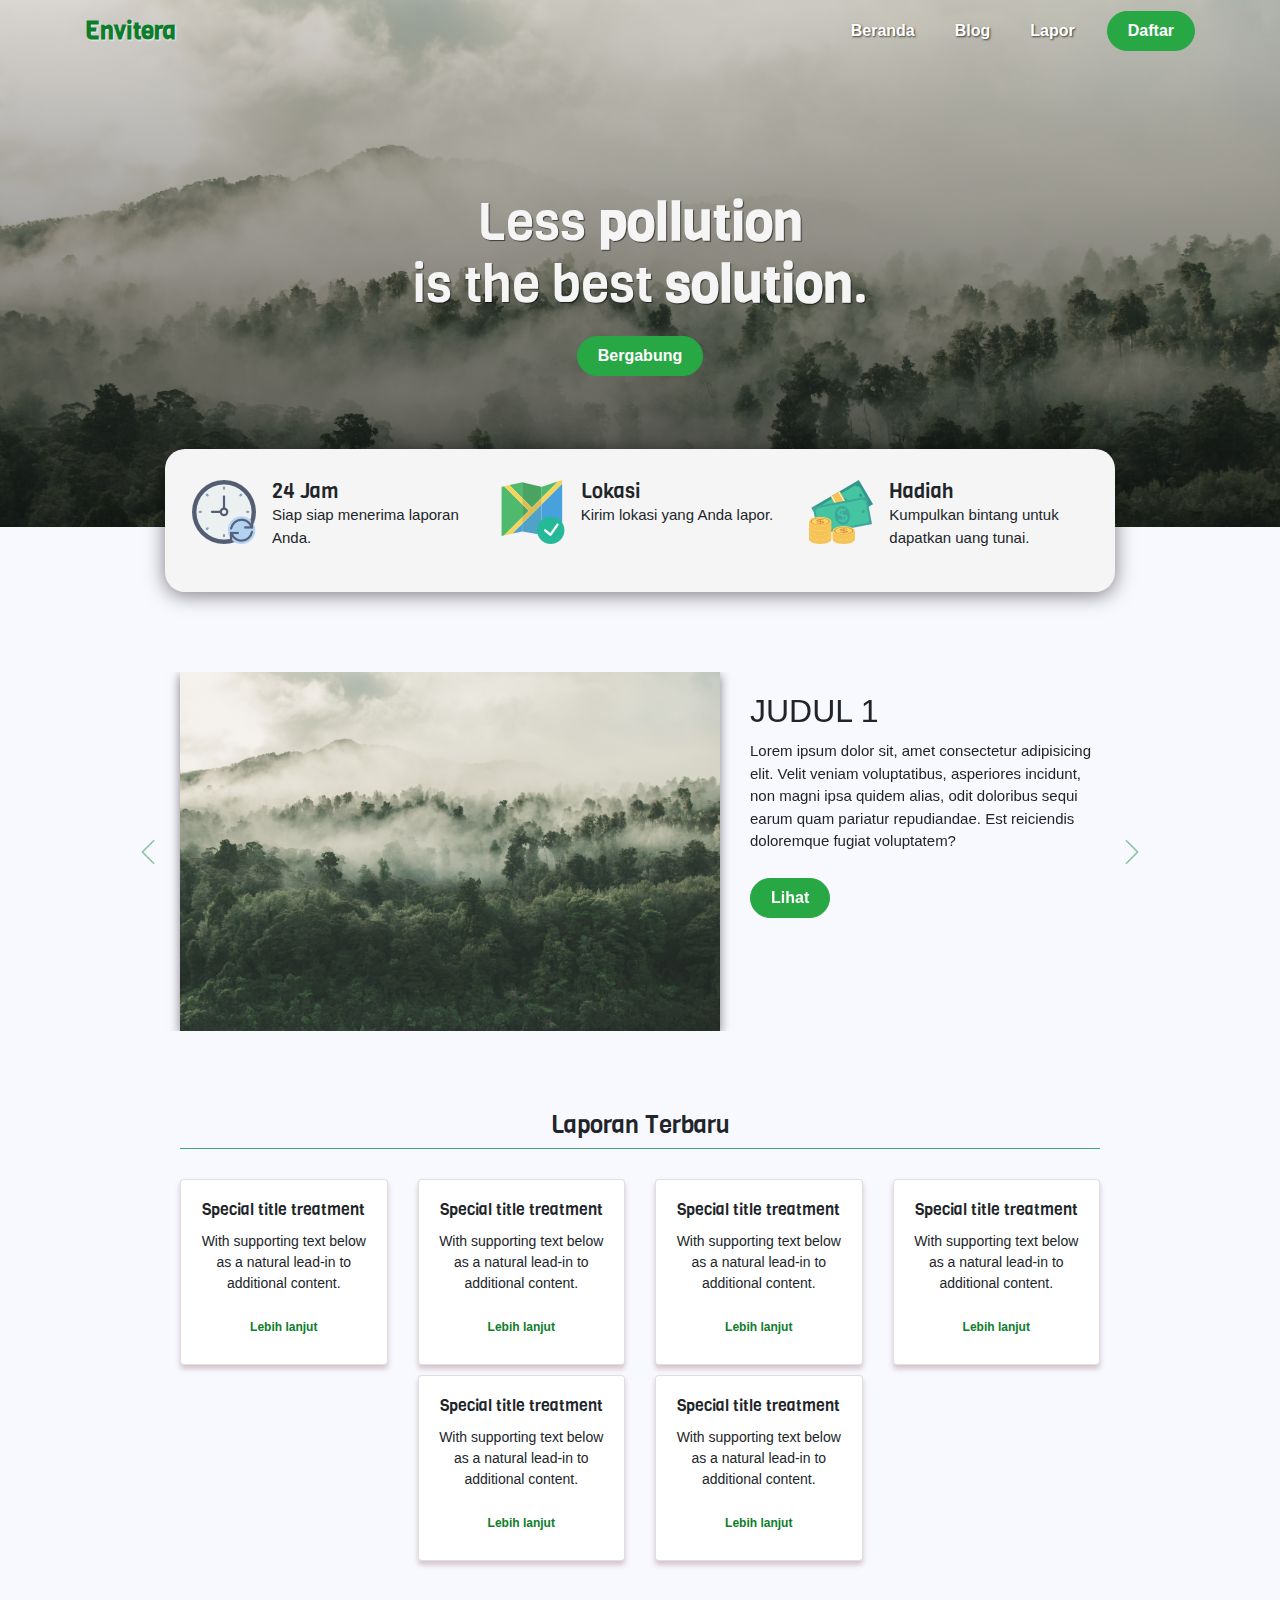
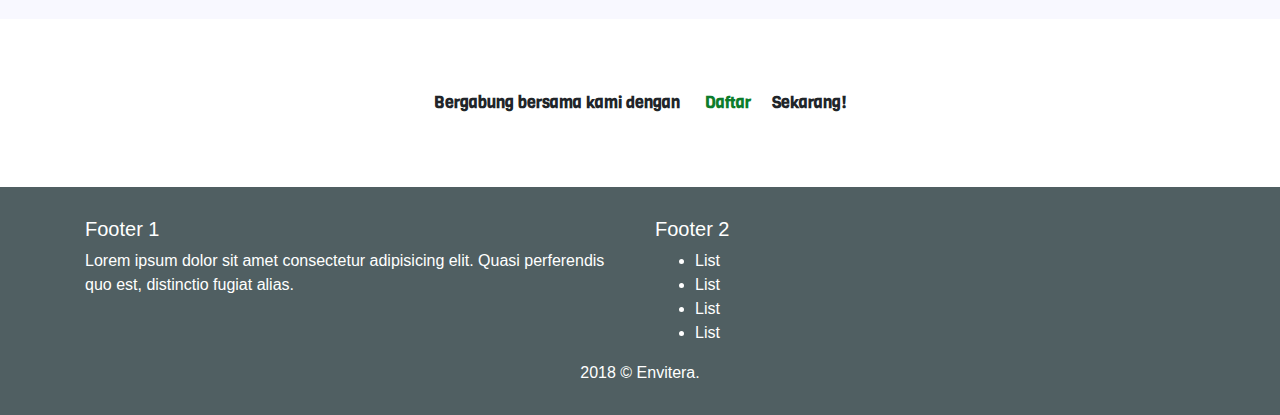
==== index.html @ 1319f890 "footer" ====
<!doctype html>
<html lang="en">
  <head>
    <!-- Required meta tags -->
    <meta charset="utf-8">
    <meta name="viewport" content="width=device-width, initial-scale=1, shrink-to-fit=no">

    <!-- Bootstrap CSS -->
    <link rel="stylesheet" href="static/css/bootstrap.min.css">
    <link rel="stylesheet" href="static/css/style-envitera.css">
    <title>Envitera</title>
  </head>
  <body>
    
    <!-- navbar -->
    <nav class="navbar navbar-expand-lg navbar-light ">
      <div class="container">
        <a class="navbar-brand" href="#">Envitera</a>
        <button class="navbar-toggler" type="button" data-toggle="collapse" data-target="#navbarNavAltMarkup" aria-controls="navbarNavAltMarkup"
          aria-expanded="false" aria-label="Toggle navigation">
          <span class="navbar-toggler-icon"></span>
        </button>
        <div class="collapse navbar-collapse" id="navbarNavAltMarkup">
          <div class="navbar-nav ml-auto">
            <a class="nav-item nav-link active" href="#">Beranda <span class="sr-only">(current)</span></a>
            <a class="nav-item nav-link" href="#">Blog</a>
            <a class="nav-item nav-link" href="#">Lapor</a>
            <a class="nav-item btn btn-success round-btn" href="#">Daftar</a>
          </div>
        </div>
      </div>
    </nav>
    <!-- endnavbar -->

    <!-- hero -->
    <div class="hero jumbotron jumbotron-fluid">
      <div class="container">
        <h1 class="display-4">Less <span>pollution</span> <br>  is the best<span> solution</span>.</h1>
        <a href="" class="btn btn-success round-btn">Bergabung</a>
      </div>
    </div>
    <!-- endhero -->

    <!-- services -->
    <div class="container">
      <div class="row justify-content-center">
        <div class="col-10 service">
          <div class="row mt-1">

            <div class="col-lg">
              <img src="static/img/24h.png" alt="24h" class="float-left mr-3">
              <h4>24 Jam</h4>
              <p>Siap siap menerima laporan Anda.</p>
            </div>

            <div class="col-lg">
              <img src="static/img/map.png" alt="24h" class="float-left mr-3">
              <h4>Lokasi</h4>
              <p>Kirim lokasi yang Anda lapor.</p>
            </div>

            <div class="col-lg ">
              <img src="static/img/cash.png" alt="24h" class="float-left mr-3">
              <h4>Hadiah</h4>
              <p>Kumpulkan bintang untuk dapatkan uang tunai.</p>
            </div>

          </div>
        </div>
      </div>
    </div>
    <!-- endservices -->

    <!--content  -->
    <div class="container content ">
      <div id="contentslider" class="carousel slide" data-ride="carousel">
        <div class="carousel-inner">

          <div class="carousel-item active">
            <div class="row justify-content-center">
              <div class="col-lg-6">
                <img src="static/img/hero.jpg" class="img-fluid" alt="">
              </div>
              <div class="col-lg-4 desc">
                <h4>Judul 1</h4>
                <p>Lorem ipsum dolor sit, amet consectetur adipisicing elit. Velit veniam voluptatibus, asperiores incidunt, non magni ipsa quidem alias, odit doloribus sequi earum quam pariatur repudiandae. Est reiciendis doloremque fugiat voluptatem?</p>
                <a href="#" class="btn btn-success round-btn">Lihat</a>
              </div>
            </div>
          </div>

          <div class="carousel-item ">
            <div class="row justify-content-center">
              <div class="col-lg-6">
                <img src="static/img/hero2.jpg" class="img-fluid " alt="">
              </div>
              <div class="col-lg-4 desc">
                <h4>Judul 2</h4>
                <p>Lorem ipsum dolor sit, amet consectetur adipisicing elit. Velit veniam voluptatibus, asperiores incidunt, non
                  magni ipsa quidem alias, odit doloribus sequi earum quam pariatur repudiandae. Est reiciendis doloremque fugiat
                  voluptatem?</p>
                  <a href="#" class="btn btn-success round-btn">Lihat</a>
              </div>
            </div>
          </div>

          <div class="carousel-item ">
            <div class="row justify-content-center">
              <div class="col-lg-6">
                <img src="static/img/hero3.jpg" class="img-fluid" alt="">
              </div>
              <div class="col-lg-4 desc">
                <h4>Judul 3</h4>
                <p>Lorem ipsum dolor sit, amet consectetur adipisicing elit. Velit veniam voluptatibus, asperiores incidunt, non
                  magni ipsa quidem alias, odit doloribus sequi earum quam pariatur repudiandae. Est reiciendis doloremque fugiat
                  voluptatem?</p>
                  <a href="#" class="btn btn-success round-btn">Lihat</a>
              </div>
            </div>
          </div> 
        </div> 

        <!-- end carousel-inner-->
        <a class="carousel-control-prev" href="#contentslider" role="button" data-slide="prev">
          <span class="arrow prev" aria-hidden="true"></span>
          <span class="sr-only">Previous</span>
        </a>
        <a class="carousel-control-next" href="#contentslider" role="button" data-slide="next">
          <span class="arrow next" aria-hidden="true"></span>
          <span class="sr-only">Next</span>
        </a>
      </div>

    </div>
    <!-- endcontent -->

    <!-- report -->
    <div class="container-fluid report">
      <div class="container">
        <div class="row justify-content-center">
          <div class="col-10">
            <h5 class="head text-center">
              Laporan Terbaru
            </h5>
            <div class="row justify-content-center">
  
              <div class="col-lg-3">
                <div class="card shadow">
                  <div class="card-body">
                    <h5 class="card-title">Special title treatment</h5>
                    <p class="card-text">With supporting text below as a natural lead-in to additional content.</p>
                    <a href="#" class="btn round-btn">Lebih lanjut</a>
                  </div>
                </div>
              </div>
  
              <div class="col-lg-3">
                <div class="card shadow">
                  <div class="card-body">
                    <h5 class="card-title">Special title treatment</h5>
                    <p class="card-text">With supporting text below as a natural lead-in to additional content.</p>
                    <a href="#" class="btn round-btn">Lebih lanjut</a>
                  </div>
                </div>
              </div>
  
              <div class="col-lg-3">
                <div class="card shadow">
                  <div class="card-body">
                    <h5 class="card-title">Special title treatment</h5>
                    <p class="card-text">With supporting text below as a natural lead-in to additional content.</p>
                    <a href="#" class="btn round-btn">Lebih lanjut</a>
                  </div>
                </div>
              </div>
  
              <div class="col-lg-3">
                <div class="card shadow">
                  <div class="card-body">
                    <h5 class="card-title">Special title treatment</h5>
                    <p class="card-text">With supporting text below as a natural lead-in to additional content.</p>
                    <a href="#" class="btn round-btn">Lebih lanjut</a>
                  </div>
                </div>
              </div>
  
              <div class="col-lg-3">
                <div class="card shadow">
                  <div class="card-body">
                    <h5 class="card-title">Special title treatment</h5>
                    <p class="card-text">With supporting text below as a natural lead-in to additional content.</p>
                    <a href="#" class="btn round-btn">Lebih lanjut</a>
                  </div>
                </div>
              </div>
  
              <div class="col-lg-3">
                <div class="card shadow">
                  <div class="card-body">
                    <h5 class="card-title">Special title treatment</h5>
                    <p class="card-text">With supporting text below as a natural lead-in to additional content.</p>
                    <a href="#" class="btn round-btn">Lebih lanjut</a>
                  </div>
                </div>
              </div>
              
  
            </div>
          </div>
  
        </div>
      </div>
    </div>
    <!-- endreport -->

    <!-- register -->
    <div class="register jumbotron jumbotron-fluid mt-5 text-center">
        <span>Bergabung bersama kami dengan <a class=" btn round-btn"> Daftar</a>Sekarang!</span>
    </div>
    <!-- endregister -->

    <!-- footer -->
    <footer class="container-fluid shadow-lg">
      <div class="container">
        <div class="row">
          <div class="col-lg">
            <h5>Footer 1</h5>
            <p>Lorem ipsum dolor sit amet consectetur adipisicing elit. Quasi perferendis quo est, distinctio fugiat alias.</p>
          </div>
          <div class="col-lg ml-auto">
            <h5>Footer 2</h5>
            <ul>
              <li>List</li>
              <li>List</li>
              <li>List</li>
              <li>List</li>
            </ul>
          </div>
        </div>
        <div class="row justify-content-center">
          <span>2018 &copy; Envitera.</span>
        </div>
      </div>
    </footer>
    <!-- endfooter -->


    <!-- Optional JavaScript -->
    <!-- jQuery first, then Popper.js, then Bootstrap JS -->
    <script src="static/js/jquery-3.2.1.slim.min.js"></script>
    <script src="static/js/popper.min.js"></script>
    <script src="static/js/bootstrap.min.js"></script>
    <script src="static/js/script-envitera.js"></script>
  </body>
</html>
---- static/css/style-envitera.css ----
@font-face{
    font-family: 'Viga';
    src:url('/static/font/Viga.otf');
}

body{
    background-color: ghostwhite;
}

/* navbar */
.navbar{
    z-index: 1;
    position: relative;
}
.navbar-brand{
    font-family: Viga;
    font-weight: bold;
    font-size: 24px;
    color: #0d7d2b !important;
}

/* endnavbar */

/* hero */
.hero{
    background-image: url('/static/img/hero.jpg');
    background-size: cover;
    height: 540px;
    text-align: center;
    position: relative;
}

.hero::after{
    content: "";
    display: block;
    width: 100%;
    height: 100%;
    position: absolute;
    bottom: 0;
    background-image: linear-gradient(to top,rgba(0,0,0,0.6),rgba(0,0,0,0.1));
}
.hero .container{
    position: relative;
    z-index: 1;
}
.hero .display-4{
    font-family: Viga;
    font-weight: 200;
    color:whitesmoke;
    margin-top: 140px;
    margin-bottom: 20px;
    font-size: 32px;
    text-shadow: 1px 1px 1px rgba(0,0,0,0.6);
}
.hero .display-4 span{
    font-family: Viga;
    font-weight: bold;
}
/* endhero */

/* services */
.service{
    margin-top:-180px;
    box-shadow: 0 3px 20px rgba(0,0,0,0.5);
    padding: 27px;
    border-radius: 20px;
    background-color:whitesmoke;
}


.service h4{
    font-family: Viga;
    font-size: 18px;
}

.service p{
    font-size: 14px;
    font-weight: 300;
    margin-top: -8px;
}

.service img{
    width: 50px;
    margin-bottom: 20px;
}
/* endservices */

/* content  */

.content {
    position: relative;
    margin: 80px auto;
}
.content img{
    box-shadow: 0 3px 10px rgba(0,0,0,0.5);
    width: 100%;
}

.content h4{
    font-size: 32px;
    font-weight: 200;
    text-transform: uppercase;
    margin-top: 20px;
}
.content p{
    font-size: 15px;
    font-weight: normal;
    margin:10px 0 25px;
}

.content .desc{
    text-align: center;
}

.content .arrow{
    background-repeat: no-repeat;
    height: 24px;
    width: 24px;
    background-size: cover;
}

.content .prev{
    background-image: url(../img/prev.png);
    margin-right:-40px;
}

.content .next{
    background-image: url(../img/next.png);
    margin-left:-40px;
}

/* endcontent */

/* report */

.report .head{
    font-family: Viga;
    font-size: 24px;
    font-weight: 400;
    margin-bottom: 30px;
}

.report .head::after{
    content: '';
    display: block;
    margin-top:8px;
    border-bottom: 1px solid #45A86C;
}
.report .card{
    box-shadow: 0 4px 5px rgba(163, 120, 120, 0.4);
    margin-bottom: 10px;
    text-align: center;
}
                
.report .card-title{
    font-family: Viga;
    font-size: 16px;
}

.report .card-text{
    font-size: 14px;
    word-wrap: break-word;
}

.report .card a{
    font-size: 12px;
    color:#0d7d2b;
}

.report .card a:hover{
    border: 1px solid #0d7d2b;
}


/* endreport */

/* regiter */
.register{
    font-family: Viga;
    font-weight: 600;
    background-color: #fff;
    margin-bottom: 0;
}

.register a{
    color :#0d7d2b !important;
}

.register .round-btn:hover{
    background-color: #0d7d2b;
    color: ghostwhite !important;
}

/* endregister */

/* footer */
footer{
    color:white;
    background-color:#505F62;
    position: relative;
    padding: 30px;
    margin:0;
}
/* endfooter */

/* utilitas */
.round-btn{
    border-radius: 40px;
    padding: 7px 20px;
    font-weight: 600;
}
/* endutilitas */

/* Responsive */
@media (min-width:992px){

    /* navbar */
    .navbar-brand{
        text-shadow: 1px 1px 2px rgba(255,255,255,0.7);
    }
    .nav-link{
        color:white !important;
        font-weight: 550;
        margin-right: 24px;
        text-shadow: 1px 1px 2px rgba(0,0,0,0.7);
    }


    .nav-link:hover::after{
        content: " ";
        display: block;
        border-bottom: 3px solid #0d7d2b;
        width: 70%;
        margin:auto;
        padding-bottom: 5px;
        margin-bottom: -8px;
    }
    /* endnav */

    /* hero */
    .hero{
        position: relative;
        margin-top:-75px;
    }
    .hero .display-4{
        font-size: 52px;
    }
    /* endhero */

    /* services */
    .service{
        margin-top: -110px;
    }

    .service h4{
        font-size: 20px;
    }

    .service p{
        font-size: 15px;
    }

    .service img{
        width: 64px;
        margin-bottom: 0;
    }
    /* endservices */

    /* content */
    .content .desc{
        text-align: left;
    }
    .content .arrow{
        margin-top:0px;
    }
    .content .prev{
        margin-right: 40px;
    }

    .content .next{
        margin-left:40px;
    }
    /* endcontent */

}
/* endresponsive */
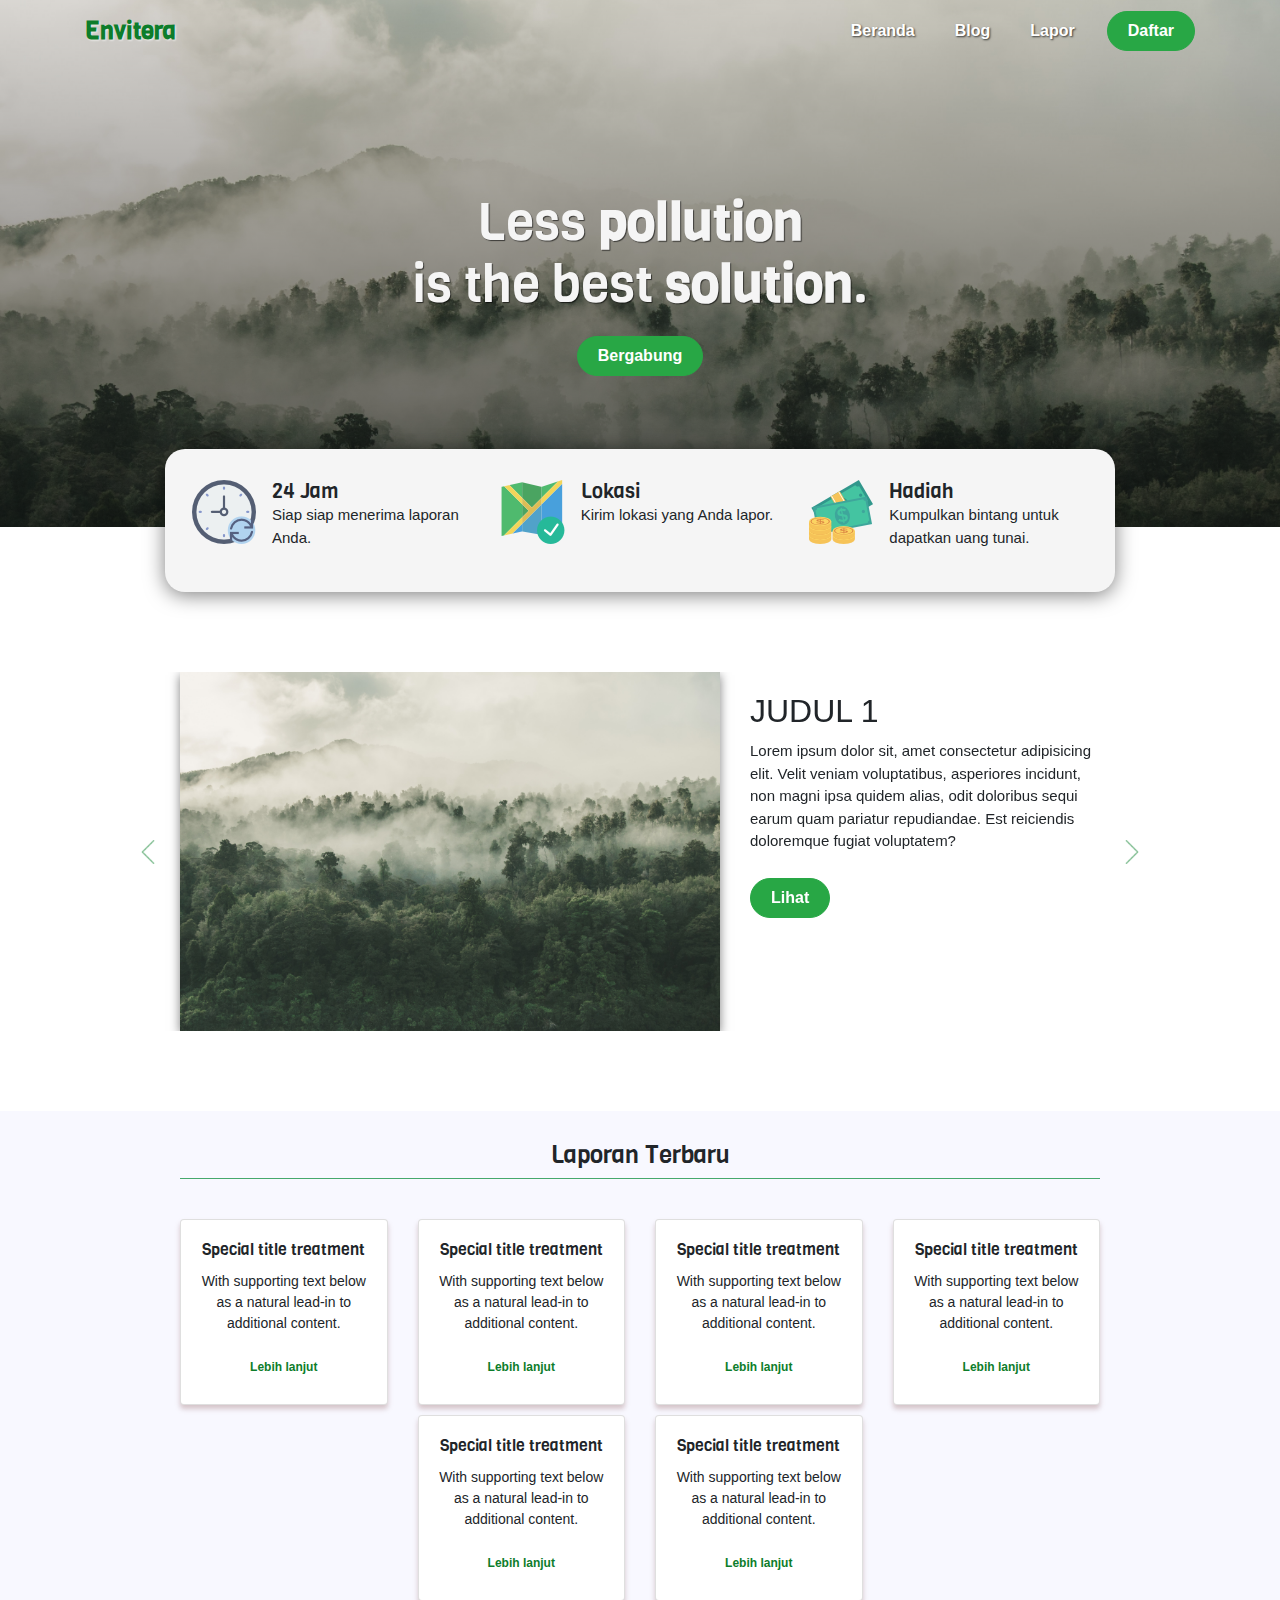
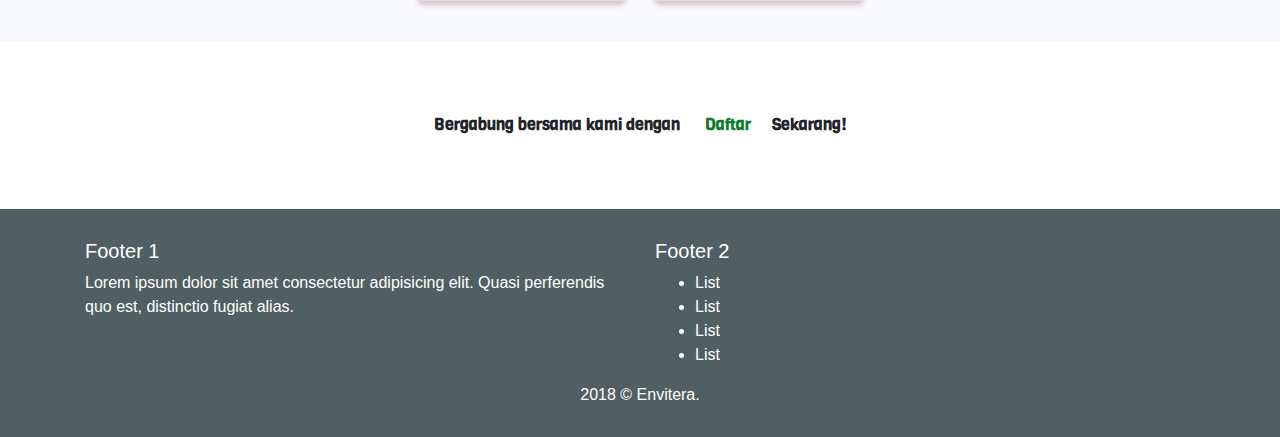
==== commit 1ca3ec17: "refactor" ====
--- a/index.html
+++ b/index.html
@@ -214,7 +214,7 @@
     <!-- endreport -->
 
     <!-- register -->
-    <div class="register jumbotron jumbotron-fluid mt-5 text-center">
+    <div class="register jumbotron jumbotron-fluid text-center">
         <span>Bergabung bersama kami dengan <a class=" btn round-btn"> Daftar</a>Sekarang!</span>
     </div>
     <!-- endregister -->
--- a/static/css/style-envitera.css
+++ b/static/css/style-envitera.css
@@ -4,7 +4,7 @@
 }
 
 body{
-    background-color: ghostwhite;
+    background-color: white;
 }
 
 /* navbar */
@@ -133,11 +133,15 @@
 
 /* report */
 
+.report{
+    background-color: ghostwhite;
+    padding: 30px 0;
+}
 .report .head{
     font-family: Viga;
     font-size: 24px;
     font-weight: 400;
-    margin-bottom: 30px;
+    margin-bottom: 40px;
 }
 
 .report .head::after{
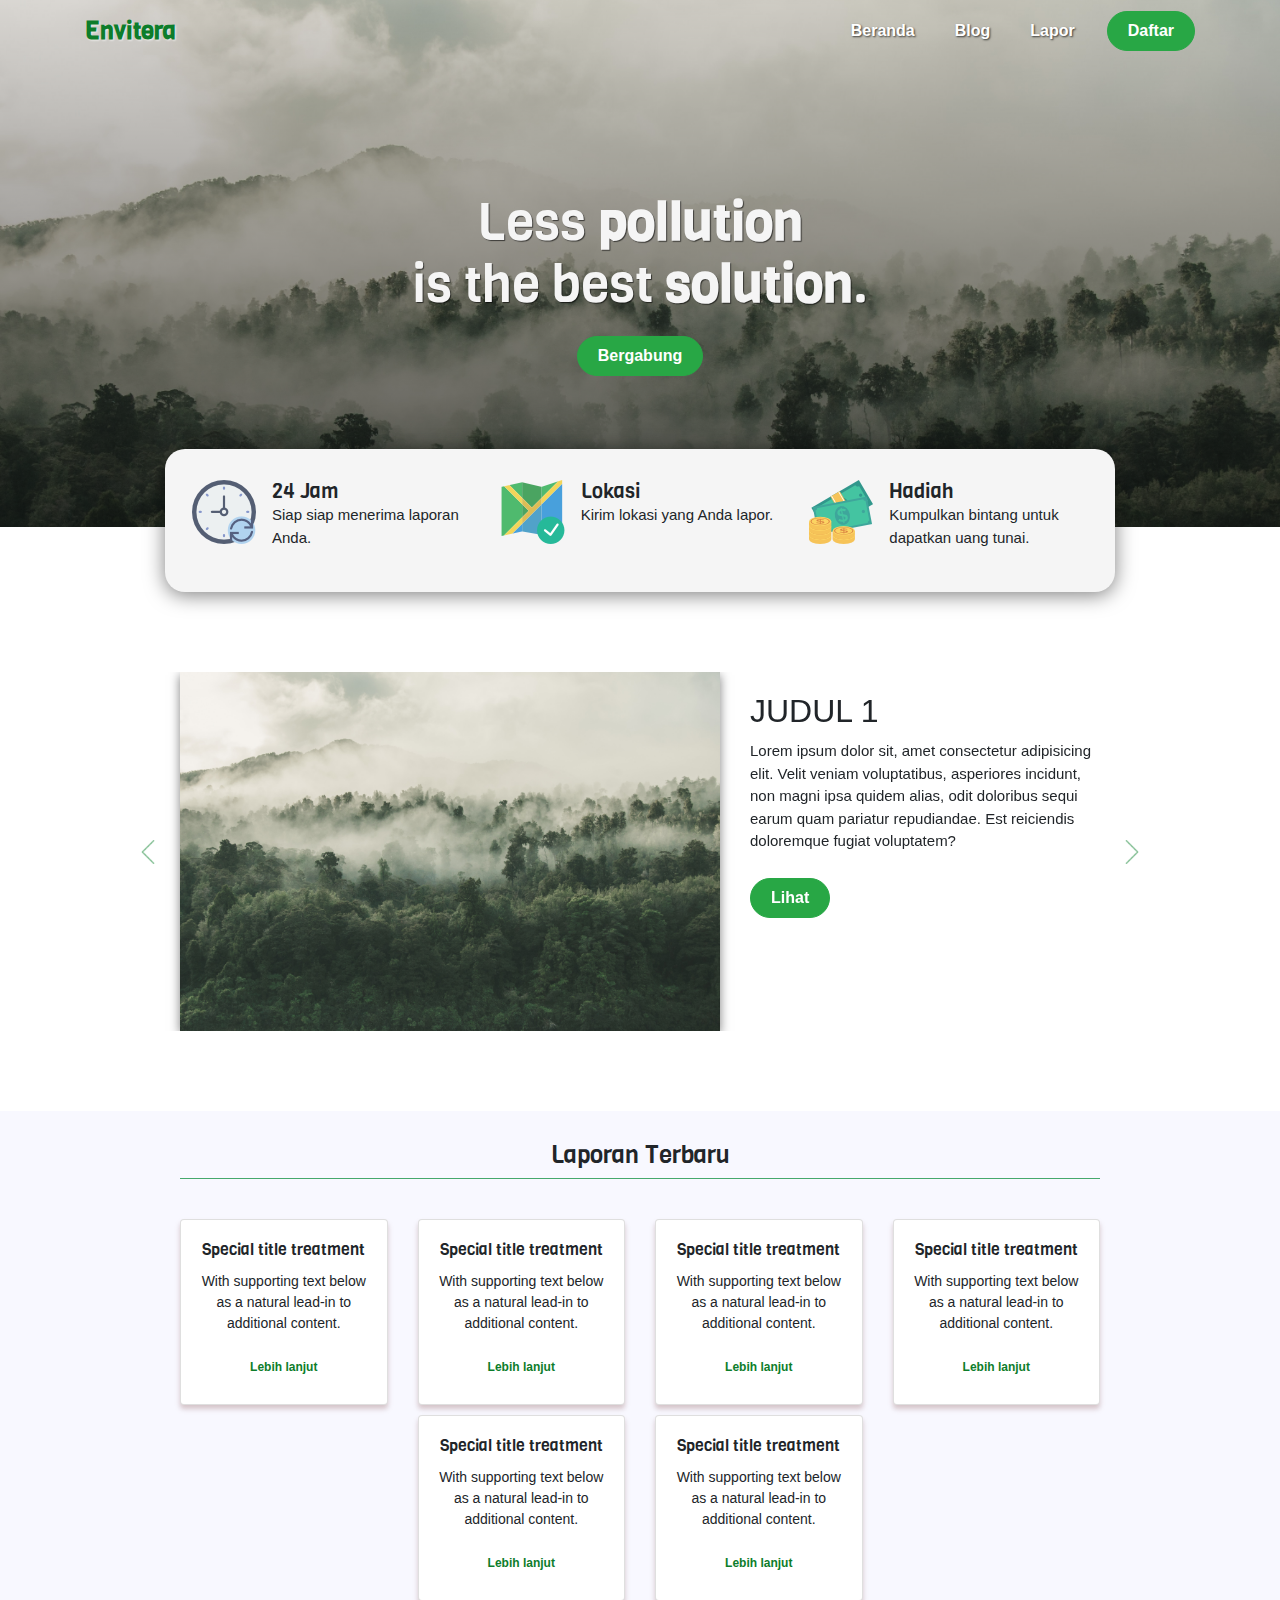
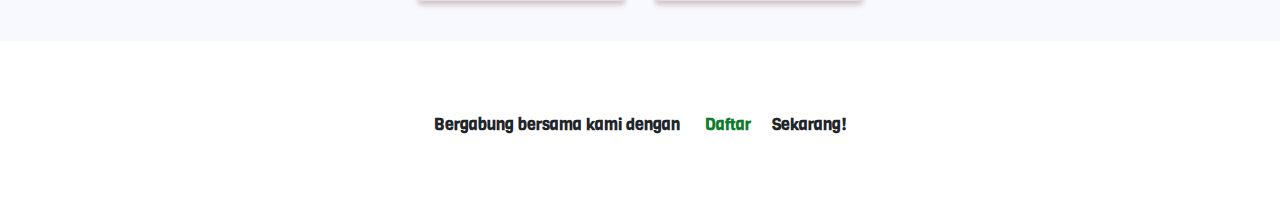
==== commit 0cfa7deb: "test colab" ====
--- a/index.html
+++ b/index.html
@@ -219,30 +219,7 @@
     </div>
     <!-- endregister -->
 
-    <!-- footer -->
-    <footer class="container-fluid shadow-lg">
-      <div class="container">
-        <div class="row">
-          <div class="col-lg">
-            <h5>Footer 1</h5>
-            <p>Lorem ipsum dolor sit amet consectetur adipisicing elit. Quasi perferendis quo est, distinctio fugiat alias.</p>
-          </div>
-          <div class="col-lg ml-auto">
-            <h5>Footer 2</h5>
-            <ul>
-              <li>List</li>
-              <li>List</li>
-              <li>List</li>
-              <li>List</li>
-            </ul>
-          </div>
-        </div>
-        <div class="row justify-content-center">
-          <span>2018 &copy; Envitera.</span>
-        </div>
-      </div>
-    </footer>
-    <!-- endfooter -->
+
 
 
     <!-- Optional JavaScript -->
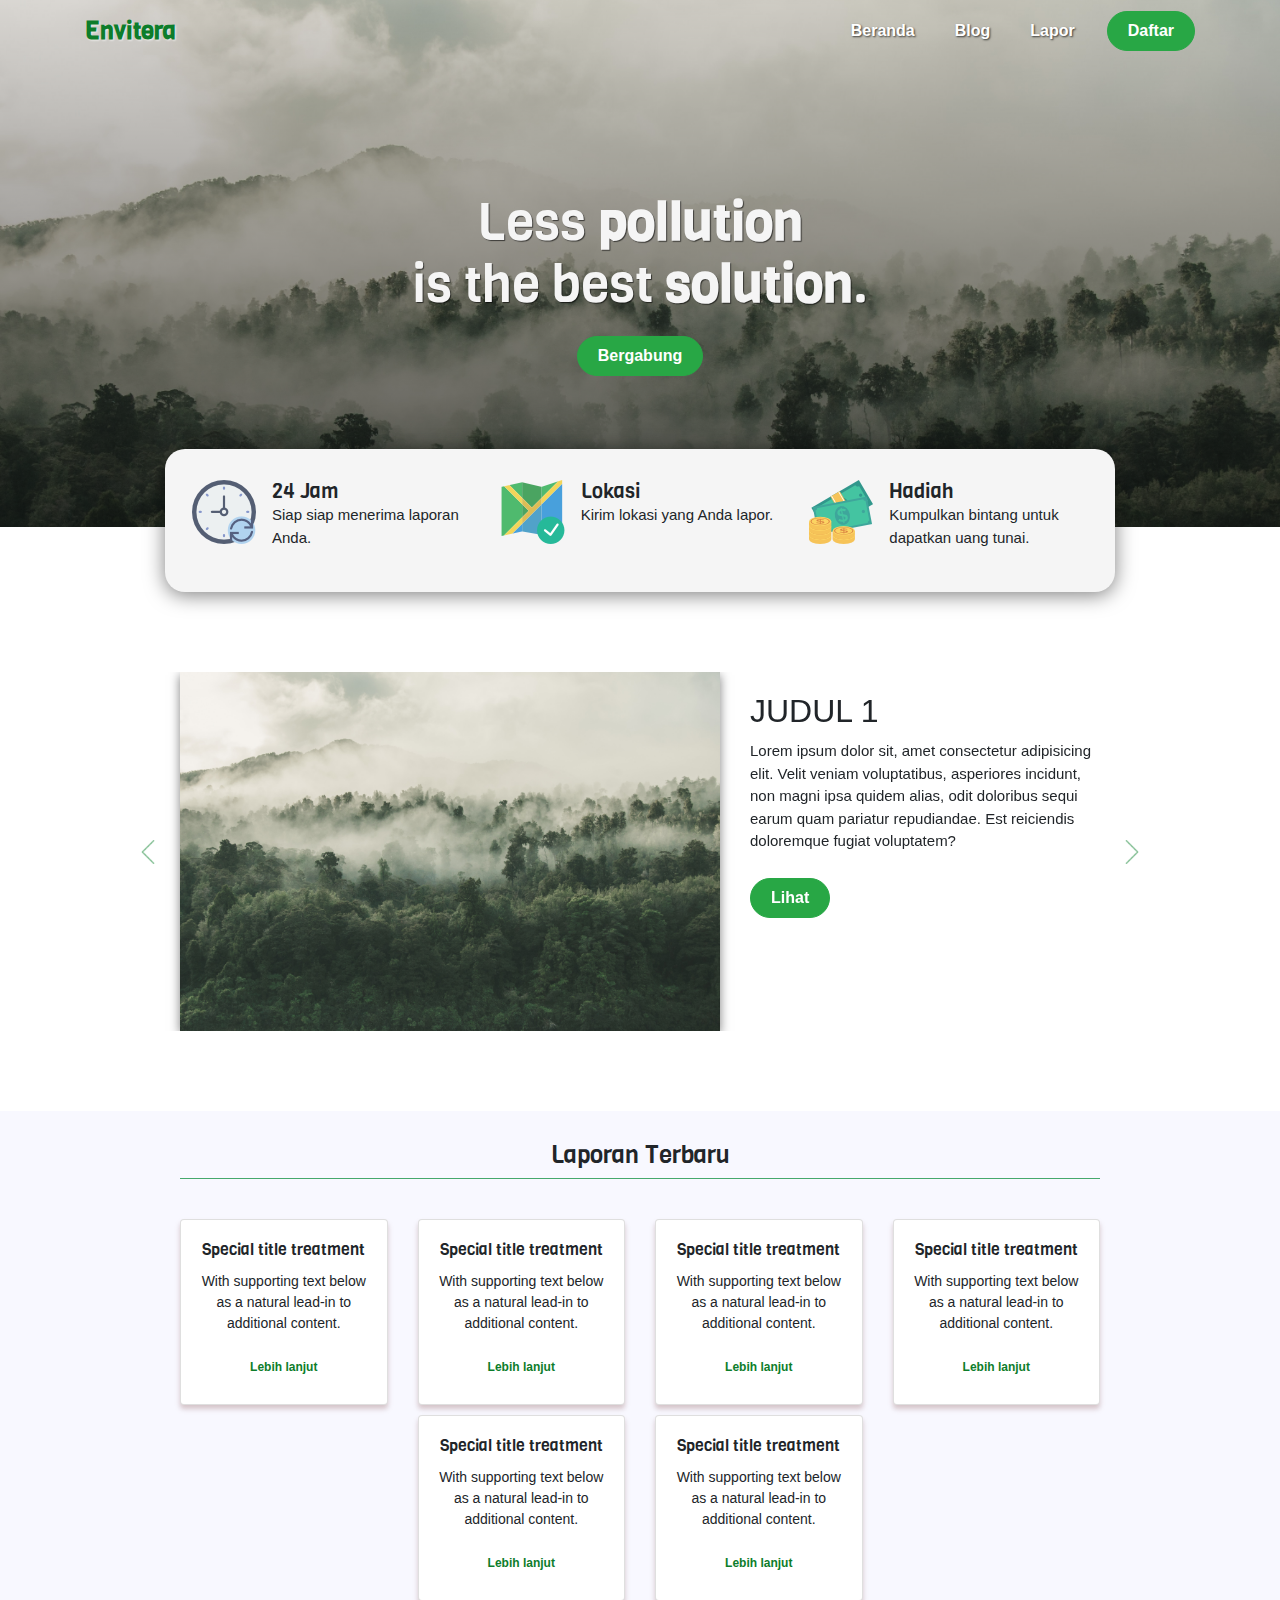
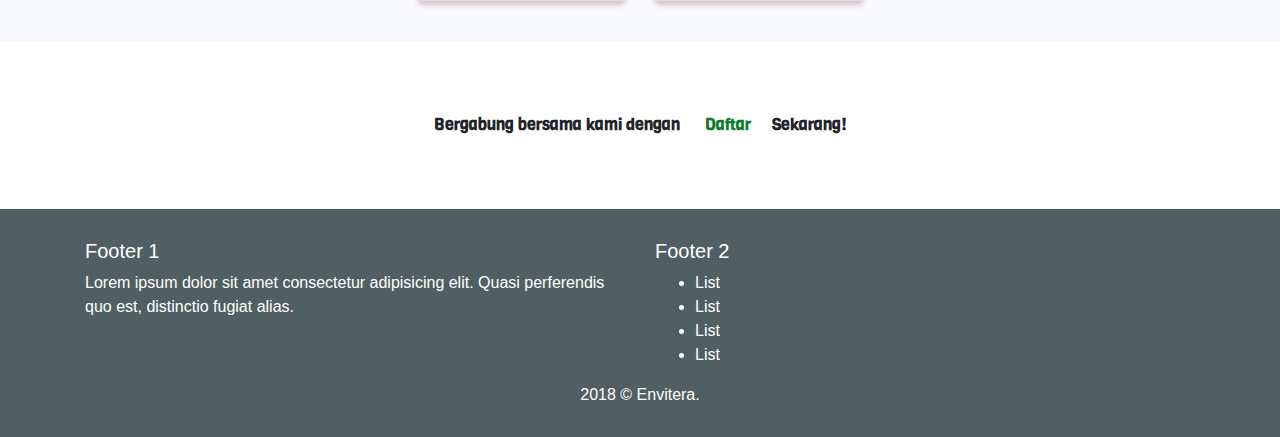
==== commit 0b0ee80c: "tc-1f" ====
--- a/index.html
+++ b/index.html
@@ -219,7 +219,30 @@
     </div>
     <!-- endregister -->
 
-
+    <!-- footer -->
+    <footer class="container-fluid shadow-lg">
+      <div class="container">
+        <div class="row">
+          <div class="col-lg">
+            <h5>Footer 1</h5>
+            <p>Lorem ipsum dolor sit amet consectetur adipisicing elit. Quasi perferendis quo est, distinctio fugiat alias.</p>
+          </div>
+          <div class="col-lg ml-auto">
+            <h5>Footer 2</h5>
+            <ul>
+              <li>List</li>
+              <li>List</li>
+              <li>List</li>
+              <li>List</li>
+            </ul>
+          </div>
+        </div>
+        <div class="row justify-content-center">
+          <span>2018 &copy; Envitera.</span>
+        </div>
+      </div>
+    </footer>
+    <!-- endfooter -->
 
 
     <!-- Optional JavaScript -->
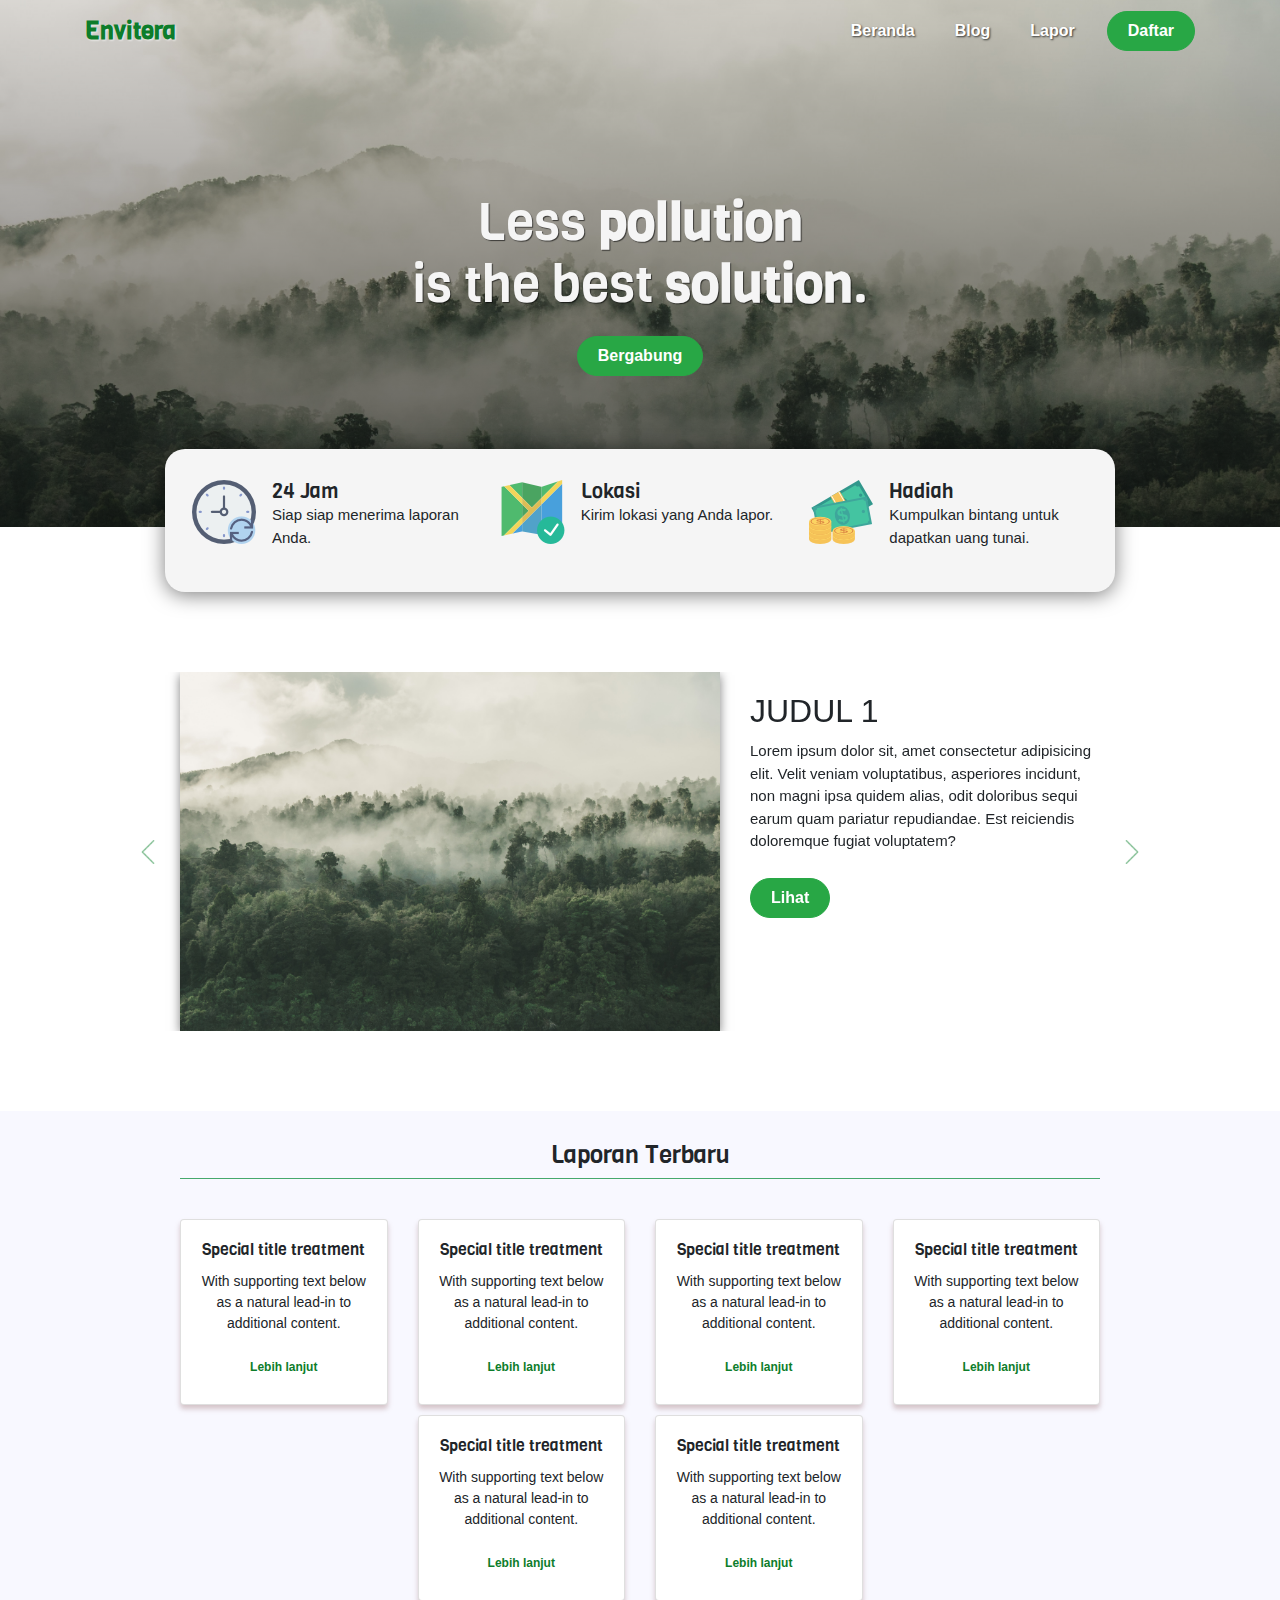
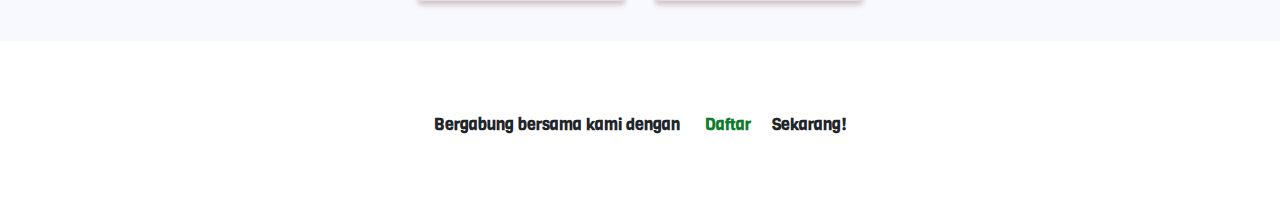
==== commit f5af58c3: "tc-2" ====
--- a/index.html
+++ b/index.html
@@ -219,30 +219,7 @@
     </div>
     <!-- endregister -->
 
-    <!-- footer -->
-    <footer class="container-fluid shadow-lg">
-      <div class="container">
-        <div class="row">
-          <div class="col-lg">
-            <h5>Footer 1</h5>
-            <p>Lorem ipsum dolor sit amet consectetur adipisicing elit. Quasi perferendis quo est, distinctio fugiat alias.</p>
-          </div>
-          <div class="col-lg ml-auto">
-            <h5>Footer 2</h5>
-            <ul>
-              <li>List</li>
-              <li>List</li>
-              <li>List</li>
-              <li>List</li>
-            </ul>
-          </div>
-        </div>
-        <div class="row justify-content-center">
-          <span>2018 &copy; Envitera.</span>
-        </div>
-      </div>
-    </footer>
-    <!-- endfooter -->
+
 
 
     <!-- Optional JavaScript -->
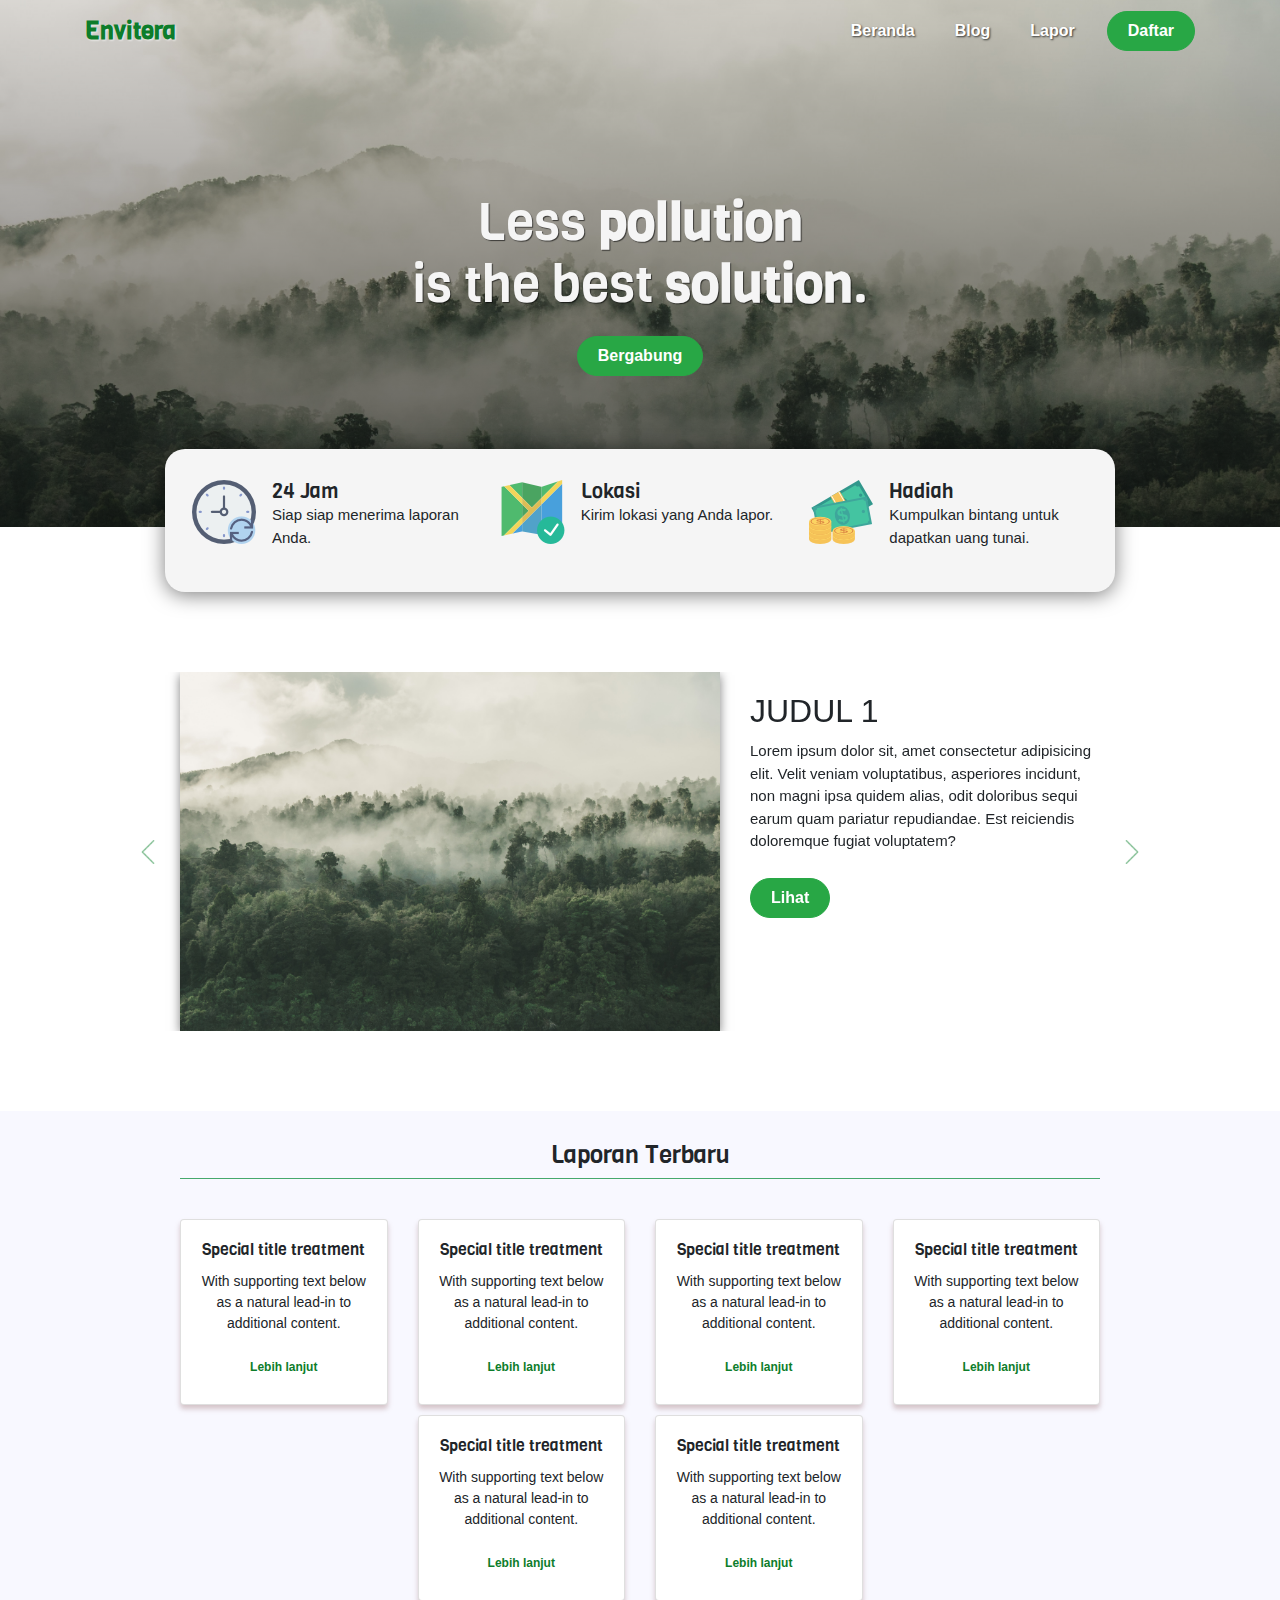
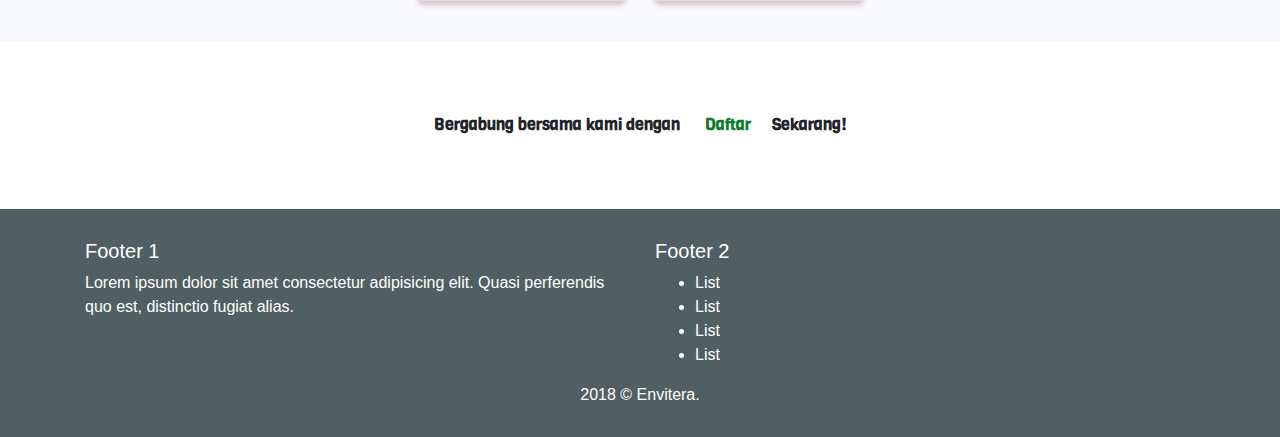
==== commit 661bd3a7: "tc-3" ====
--- a/index.html
+++ b/index.html
@@ -219,7 +219,30 @@
     </div>
     <!-- endregister -->
 
-
+    <!-- footer -->
+    <footer class="container-fluid shadow-lg">
+      <div class="container">
+        <div class="row">
+          <div class="col-lg">
+            <h5>Footer 1</h5>
+            <p>Lorem ipsum dolor sit amet consectetur adipisicing elit. Quasi perferendis quo est, distinctio fugiat alias.</p>
+          </div>
+          <div class="col-lg ml-auto">
+            <h5>Footer 2</h5>
+            <ul>
+              <li>List</li>
+              <li>List</li>
+              <li>List</li>
+              <li>List</li>
+            </ul>
+          </div>
+        </div>
+        <div class="row justify-content-center">
+          <span>2018 &copy; Envitera.</span>
+        </div>
+      </div>
+    </footer>
+    <!-- endfooter -->
 
 
     <!-- Optional JavaScript -->
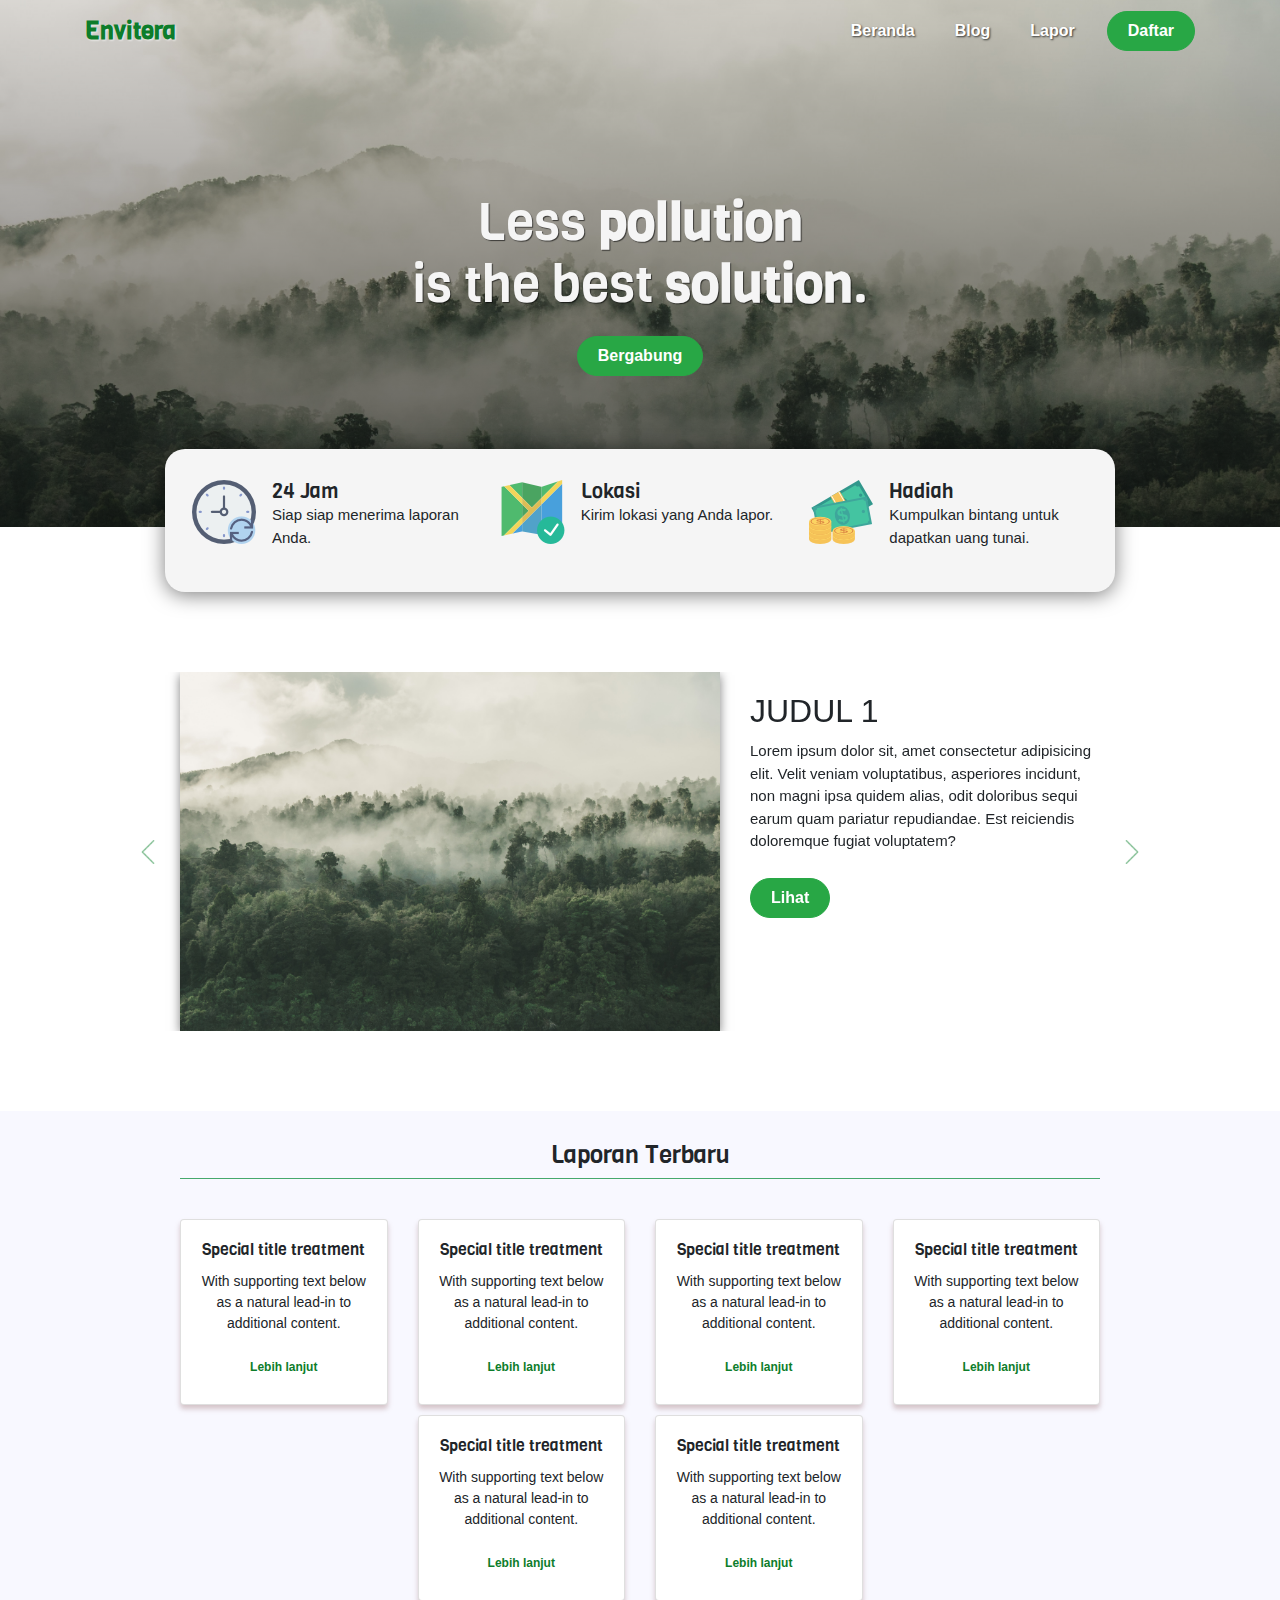
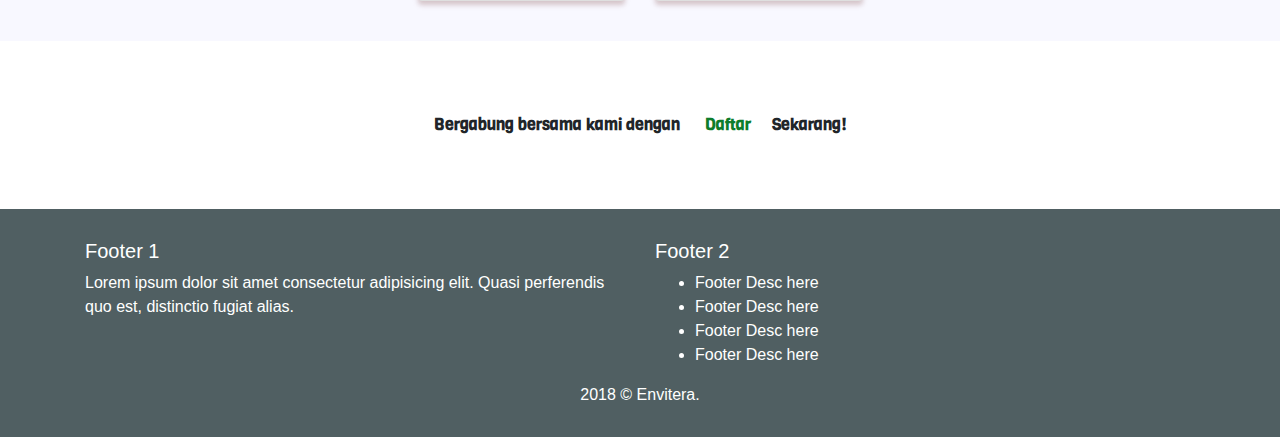
==== commit 243f80b7: "update footer" ====
--- a/index.html
+++ b/index.html
@@ -230,10 +230,10 @@
           <div class="col-lg ml-auto">
             <h5>Footer 2</h5>
             <ul>
-              <li>List</li>
-              <li>List</li>
-              <li>List</li>
-              <li>List</li>
+              <li>Footer Desc here</li>
+              <li>Footer Desc here</li>
+              <li>Footer Desc here</li>
+              <li>Footer Desc here</li>
             </ul>
           </div>
         </div>
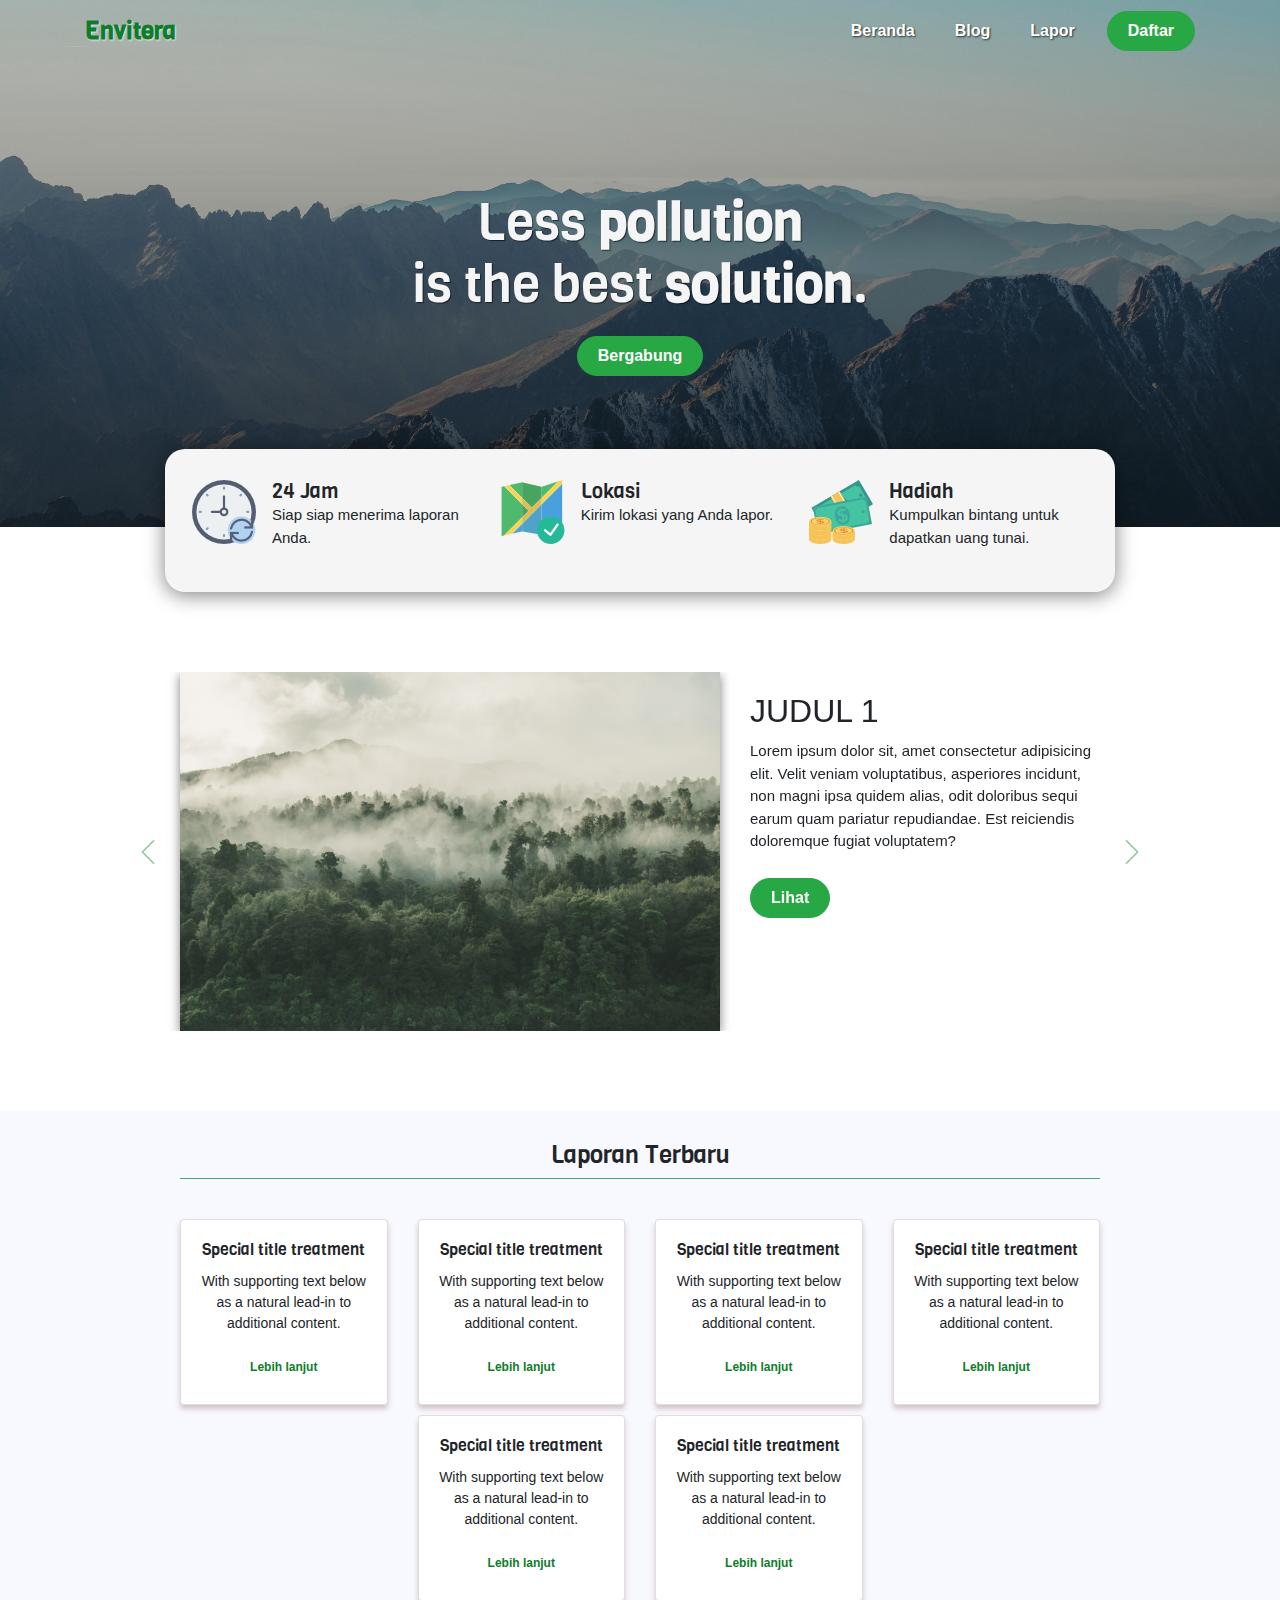
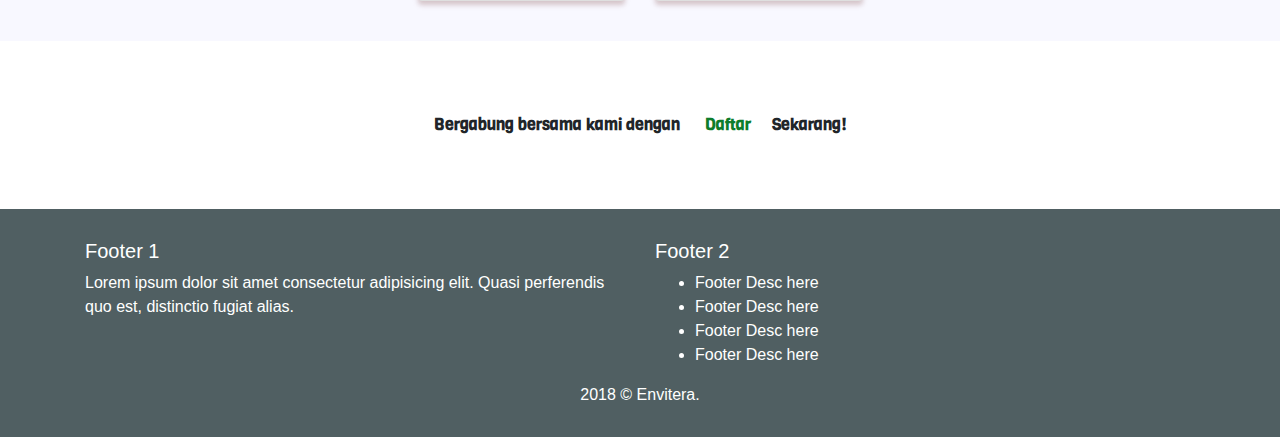
==== commit fc2fef38: "single blog" ====
--- a/index.html
+++ b/index.html
@@ -220,7 +220,7 @@
     <!-- endregister -->
 
     <!-- footer -->
-    <footer class="container-fluid shadow-lg">
+    <footer class="footer container-fluid shadow-lg">
       <div class="container">
         <div class="row">
           <div class="col-lg">
--- a/static/css/style-envitera.css
+++ b/static/css/style-envitera.css
@@ -23,7 +23,7 @@
 
 /* hero */
 .hero{
-    background-image: url('/static/img/hero.jpg');
+    background-image: url('/static/img/hero2.jpg');
     background-size: cover;
     height: 540px;
     text-align: center;
@@ -198,7 +198,7 @@
 /* endregister */
 
 /* footer */
-footer{
+.footer{
     color:white;
     background-color:#505F62;
     position: relative;
